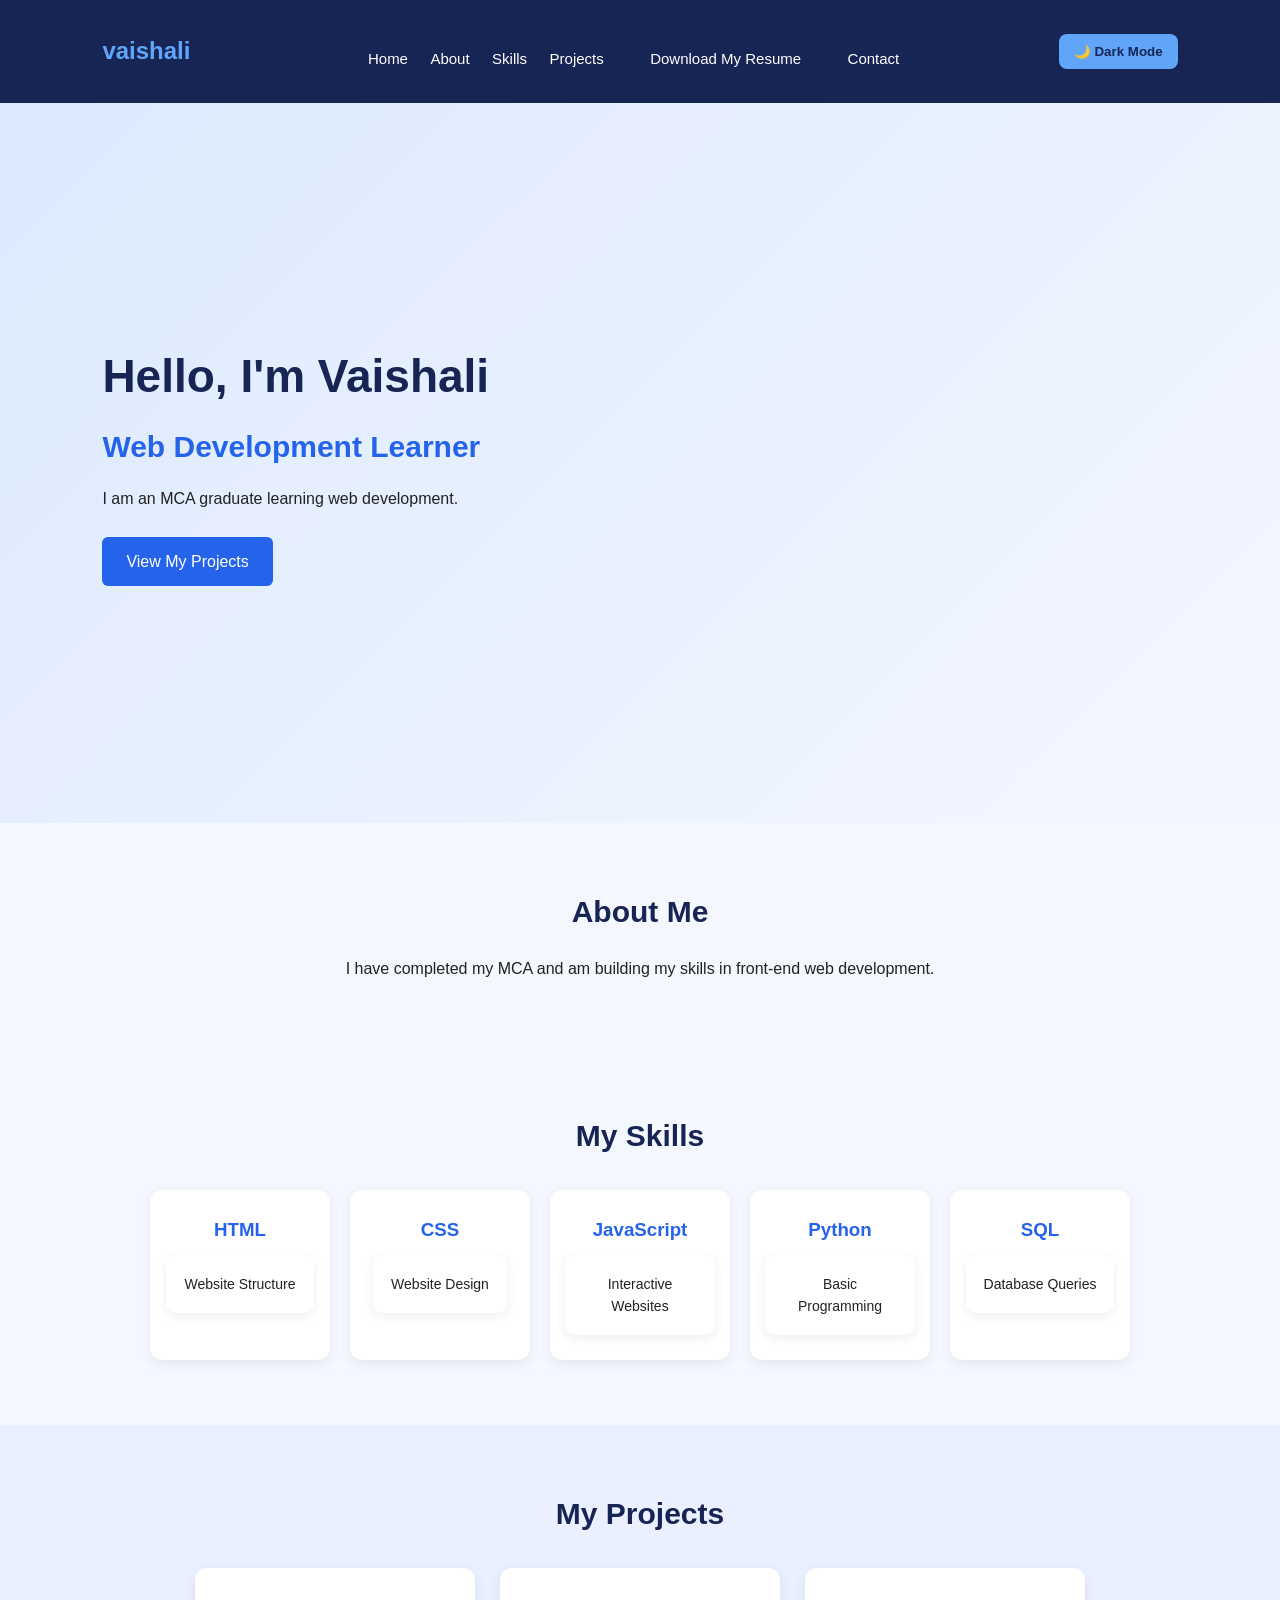
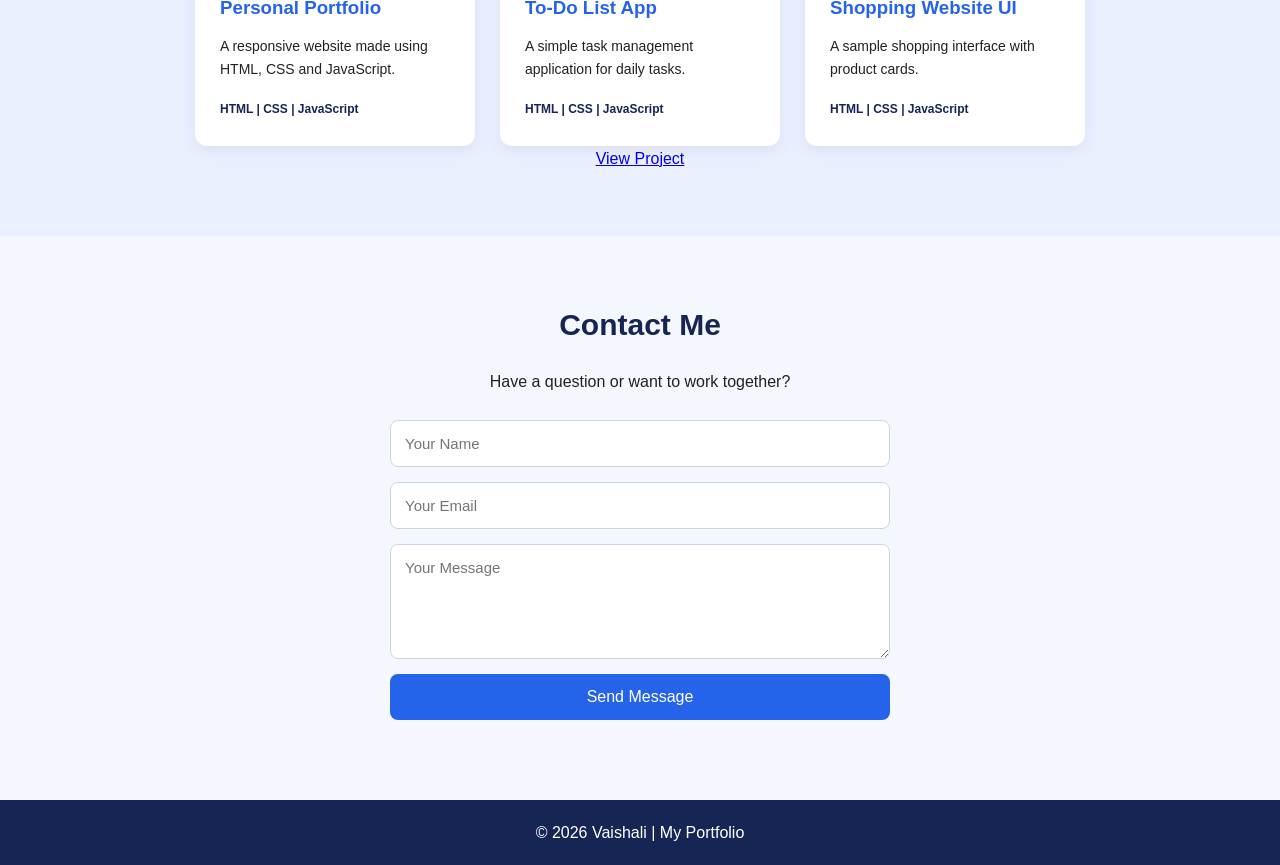
==== index.html @ bdd3cf06 "Fix HTML formatting issues" ====
<!DOCTYPE html>
<html lang="en">
<head>
    <meta charset="UTF-8">
    <meta name="viewport" content="width=device-width, initial-scale=1.0">
    <title>Document</title>
    <link rel="stylesheet" href="style.css">
</head>
<body>
    <header>
        <h2>vaishali</h2>
        <nav>
            <a href="#home">Home</a>
            <a href="#about">About</a>
           <a href="#skills">Skills</a>
           <a href="#projects">Projects</a>
            <a href="resume.pdf" download class="resume-btn">Download My Resume</a>

            <a href="#contact">Contact</a>
        </nav>
        
        <button id="themeToggle">🌙 Dark Mode</button>

    </header>
    <section id="home">
        <h1>Hello, I'm Vaishali</h1>
        <h2>Web Development Learner</h2>
        <p>I am an MCA graduate learning web development.</p>
        <a href="#projects">View My Projects</a>
    </section>

    <section id="about">
        <h2>About Me</h2>
        <p>I have completed my MCA and am building
        my skills in front-end web development.</p>
    </section>

   
<section id="skills">
    <h2>My Skills</h2>

    <div class="skills-container">
        <div class="skill-card">
            <h3>HTML</h3>
            <p>Website Structure</p>
        </div>

        <div class="skill-card">
            <h3>CSS</h3>
            <p>Website Design</p>
        </div>

        <div class="skill-card">
            <h3>JavaScript</h3>
            <p>Interactive Websites</p>
        </div>

        <div class="skill-card">
            <h3>Python</h3>
            <p>Basic Programming</p>
        </div>

        <div class="skill-card">
            <h3>SQL</h3>
            <p>Database Queries</p>
        </div>
    </div>
</section>

   
<section id="projects">
    <h2>My Projects</h2>

    <div class="projects-container">

        <div class="project-card">
            <h3>Personal Portfolio</h3>
            <p>A responsive website made using HTML, CSS and JavaScript.</p>
            <span>HTML | CSS | JavaScript</span>
        </div>

        <div class="project-card">
            <h3>To-Do List App</h3>
            <p>A simple task management application for daily tasks.</p>
            <span>HTML | CSS | JavaScript</span>
        </div>

        <div class="project-card">
            <h3>Shopping Website UI</h3>
            <p>A sample shopping interface with product cards.</p>
            <span>HTML | CSS | JavaScript</span>
        </div>
        
    </div>
    
<a href="./todo.html">View Project</a>
</section>

    
<section id="contact">
    <h2>Contact Me</h2>
    <p>Have a question or want to work together?</p>

    <form id="contactForm">
        <input
            type="text"
            id="name"
            placeholder="Your Name"
            required
        >

        <input
            type="email"
            id="email"
            placeholder="Your Email"
            required
        >

        <textarea
            id="message"
            placeholder="Your Message"
            rows="5"
            required
        ></textarea>

        <button type="submit">Send Message</button>

        <p id="formStatus"></p>
    </form>
</section>


    <footer>
        <p>© 2026 Vaishali | My Portfolio</p>
    </footer>

    <script src="script.js"></script>
</body>
</html>
---- style.css ----
/* Basic settings */
* {
    margin: 0;
    padding: 0;
    box-sizing: border-box;
    scroll-behavior: smooth;
}

body {
    font-family: Arial, sans-serif;
    background-color: #f5f7ff;
    color: #222;
    line-height: 1.6;
}

/* Header and navigation */
header {
    background-color: #172554;
    color: white;
    padding: 20px 8%;
    display: flex;
    justify-content: space-between;
    align-items: center;
    flex-wrap: wrap;
    gap: 15px;
}

header h2 {
    color: #60a5fa;
}

nav a {
    color: white;
    text-decoration: none;
    margin-left: 18px;
    font-size: 15px;
}

nav a:hover {
    color: #60a5fa;
}

/* Home section */
#home {
    min-height: 80vh;
    padding: 100px 8%;
    display: flex;
    flex-direction: column;
    align-items: flex-start;
    justify-content: center;
    background: linear-gradient(135deg, #dbeafe, #f5f7ff);
}

#home h1 {
    font-size: 46px;
    color: #172554;
    margin-bottom: 10px;
}

#home h2 {
    color: #2563eb;
    margin-bottom: 15px;
}

#home p {
    margin-bottom: 25px;
}

/* Home button */
#home a {
    display: inline-block;
    background-color: #2563eb;
    color: white;
    padding: 12px 24px;
    border-radius: 6px;
    text-decoration: none;
}

#home a:hover {
    background-color: #172554;
}

/* General sections */
section:not(#home) {
    padding: 65px 8%;
    text-align: center;
}

section h2 {
    color: #172554;
    margin-bottom: 20px;
    font-size: 30px;
}

/* Skills */
#skills p {
    display: inline-block;
    background-color: white;
    padding: 18px;
    border-radius: 10px;
    box-shadow: 0 3px 12px #00000012;
}

/* Projects */
#projects {
    background-color: #eaf0ff;
}

/* Footer */
footer {
    background-color: #172554;
    color: white;
    text-align: center;
    padding: 20px;
}

/* Mobile responsive design */
@media (max-width: 600px) {
    header {
        flex-direction: column;
    }

    nav {
        display: flex;
        flex-wrap: wrap;
        justify-content: center;
        gap: 12px;
    }

    nav a {
        margin-left: 0;
    }

    #home {
        padding: 70px 6%;
    }

    #home h1 {
        font-size: 34px;
    }

    section:not(#home) {
        padding: 45px 6%;
    }
}

/* Skills cards */
.skills-container {
    display: flex;
    flex-wrap: wrap;
    justify-content: center;
    gap: 20px;
    margin-top: 30px;
}

.skill-card {
    background-color: white;
    width: 180px;
    padding: 25px 15px;
    border-radius: 12px;
    box-shadow: 0 4px 12px #00000012;
    transition: transform 0.3s, box-shadow 0.3s;
}

.skill-card h3 {
    color: #2563eb;
    margin-bottom: 10px;
}

.skill-card:hover {
    transform: translateY(-8px);
    box-shadow: 0 8px 20px #00000020;
}

.skill-card p {
    font-size: 14px;
}

/* Projects section */
.projects-container {
    display: flex;
    flex-wrap: wrap;
    justify-content: center;
    gap: 25px;
    margin-top: 30px;
}

.project-card {
    background: white;
    width: 280px;
    padding: 25px;
    border-radius: 12px;
    box-shadow: 0 4px 15px #00000012;
    text-align: left;
    transition: transform 0.3s;
}

.project-card:hover {
    transform: translateY(-8px);
}

.project-card h3 {
    color: #2563eb;
    margin-bottom: 12px;
}

.project-card p {
    margin-bottom: 15px;
    font-size: 14px;
}

.project-card span {
    color: #172554;
    font-size: 12px;
    font-weight: bold;
}

/* Contact form */
#contactForm {
    max-width: 500px;
    margin: 25px auto 0;
    display: flex;
    flex-direction: column;
    gap: 15px;
}

#contactForm input,
#contactForm textarea {
    width: 100%;
    padding: 14px;
    border: 1px solid #cbd5e1;
    border-radius: 8px;
    font-family: Arial, sans-serif;
    font-size: 15px;
}

#contactForm input:focus,
#contactForm textarea:focus {
    outline: 2px solid #60a5fa;
    border-color: #2563eb;
}

#contactForm button {
    background-color: #2563eb;
    color: white;
    border: none;
    padding: 14px;
    border-radius: 8px;
    cursor: pointer;
    font-size: 16px;
}

#contactForm button:hover {
    background-color: #172554;
}

#formStatus {
    font-weight: bold;
    color: #166534;
}

/* Theme toggle button */
#themeToggle {
    background-color: #60a5fa;
    color: #172554;
    border: none;
    padding: 10px 15px;
    border-radius: 8px;
    cursor: pointer;
    font-weight: bold;
}

/* Dark theme */
body.dark-mode {
    background-color: #111827;
    color: #f9fafb;
}

body.dark-mode header,
body.dark-mode footer {
    background-color: #030712;
}

body.dark-mode #home {
    background: linear-gradient(135deg, #1e293b, #111827);
}

body.dark-mode section:not(#home),
body.dark-mode #projects {
    background-color: #1f2937;
    color: #f9fafb;
}

body.dark-mode section h2 {
    color: #93c5fd;
}

body.dark-mode .skill-card,
body.dark-mode .project-card {
    background-color: #374151;
    color: #f9fafb;
}

body.dark-mode .skill-card h3,
body.dark-mode .project-card h3 {
    color: #93c5fd;
}

body.dark-mode #contactForm input,
body.dark-mode #contactForm textarea {
    background-color: #374151;
    color: white;
    border-color: #6b7280;
}

body.dark-mode #contactForm input::placeholder,
body.dark-mode #contactForm textarea::placeholder {
    color: #d1d5db;
}

.resume-btn {
    display: inline-block;
    margin-top: 15px;
    padding: 12px 24px;
    background-color: #172554;
    color: white;
    text-decoration: none;
    border-radius: 6px;
    transition: 0.3s;
}

.resume-btn:hover {
    background-color: #1d4ed8;
    transform: translateY(-3px);
}

.project-link {
    display: inline-block;
    margin-top: 15px;
    padding: 10px 18px;
    background-color: #2563eb;
    color: white;
    text-decoration: none;
    border-radius: 6px;
    font-size: 14px;
    transition: 0.3s;
}

.project-link:hover {
    background-color: #172554;
    transform: translateY(-2px);
}

body.dark-mode .project-link {
    background-color: #60a5fa;
    color: #172554;
}
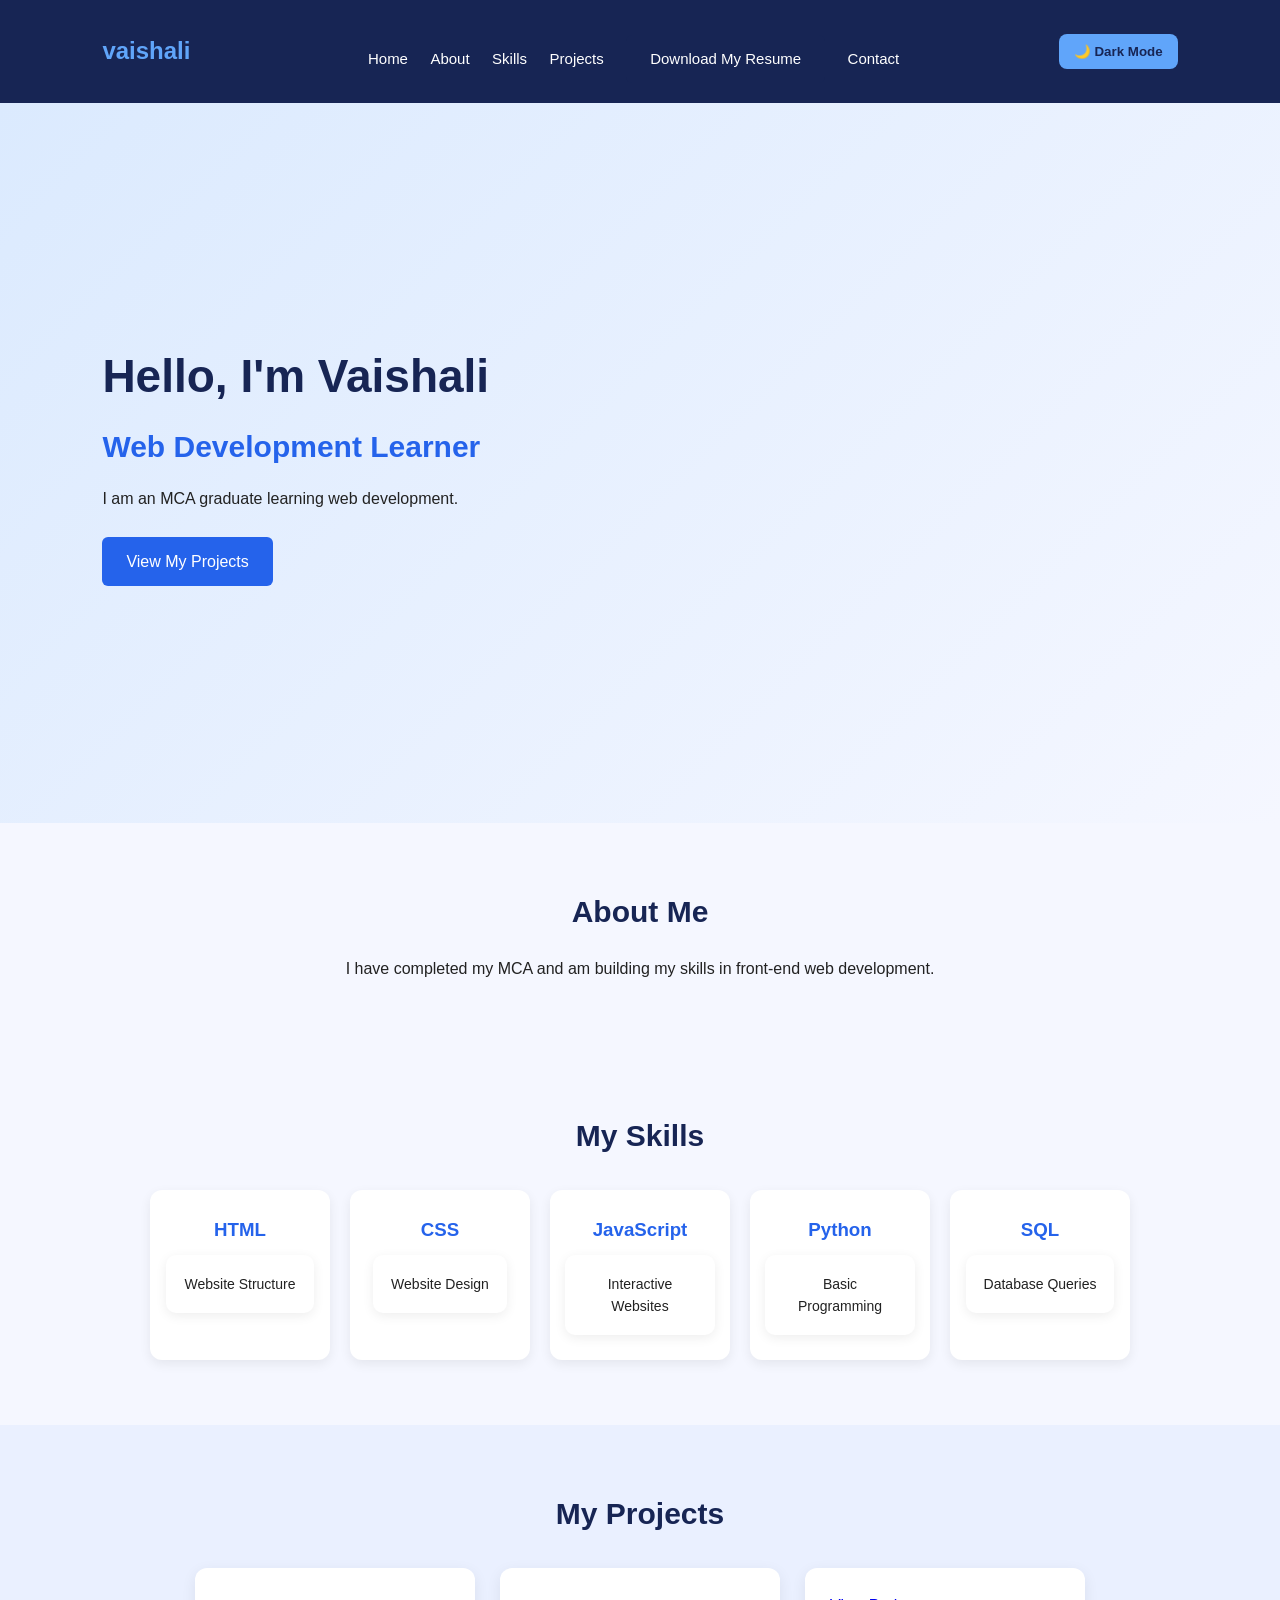
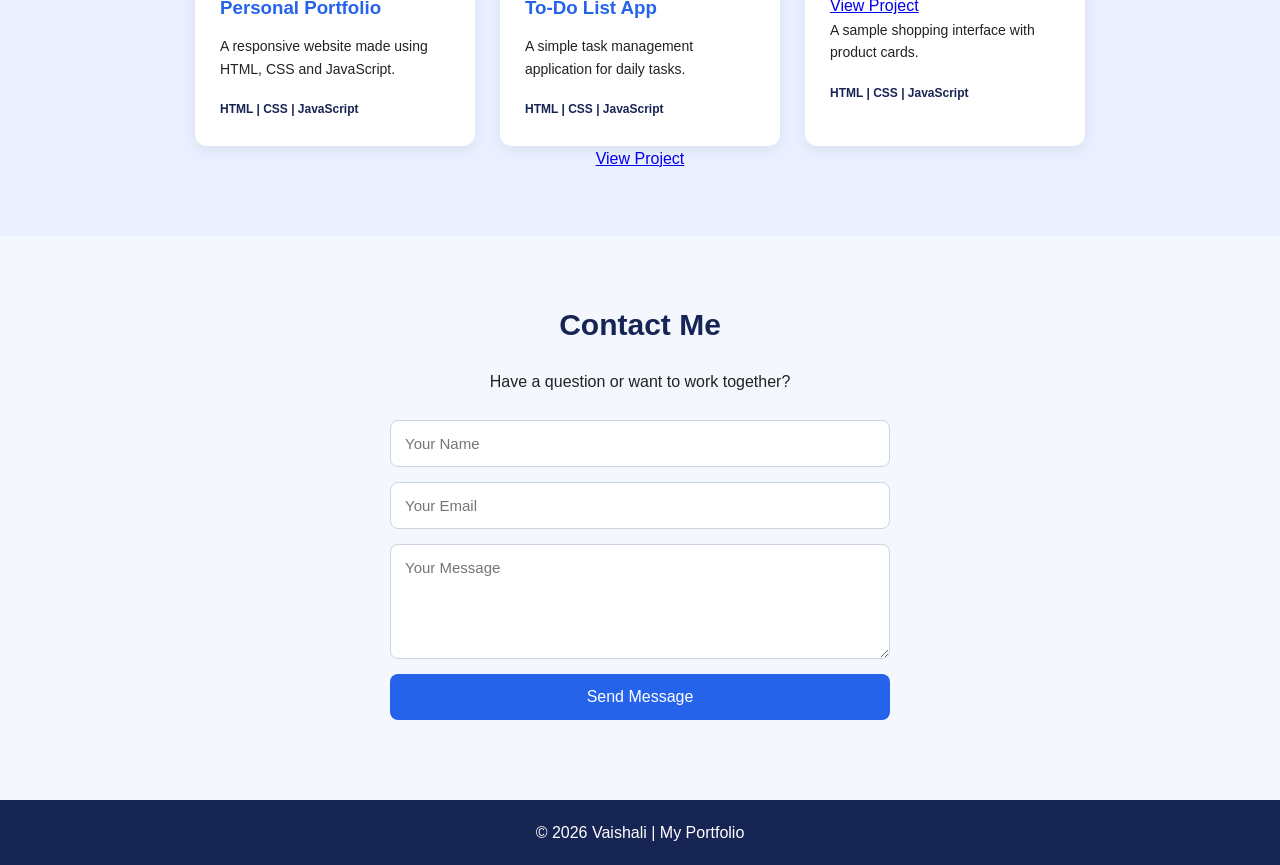
==== commit b1ccac74: "Fix HTML formatting and structure" ====
--- a/index.html
+++ b/index.html
@@ -86,7 +86,7 @@
         </div>
 
         <div class="project-card">
-            <h3>Shopping Website UI</h3>
+            <a href="./shopping.html">View Project</a>
             <p>A sample shopping interface with product cards.</p>
             <span>HTML | CSS | JavaScript</span>
         </div>
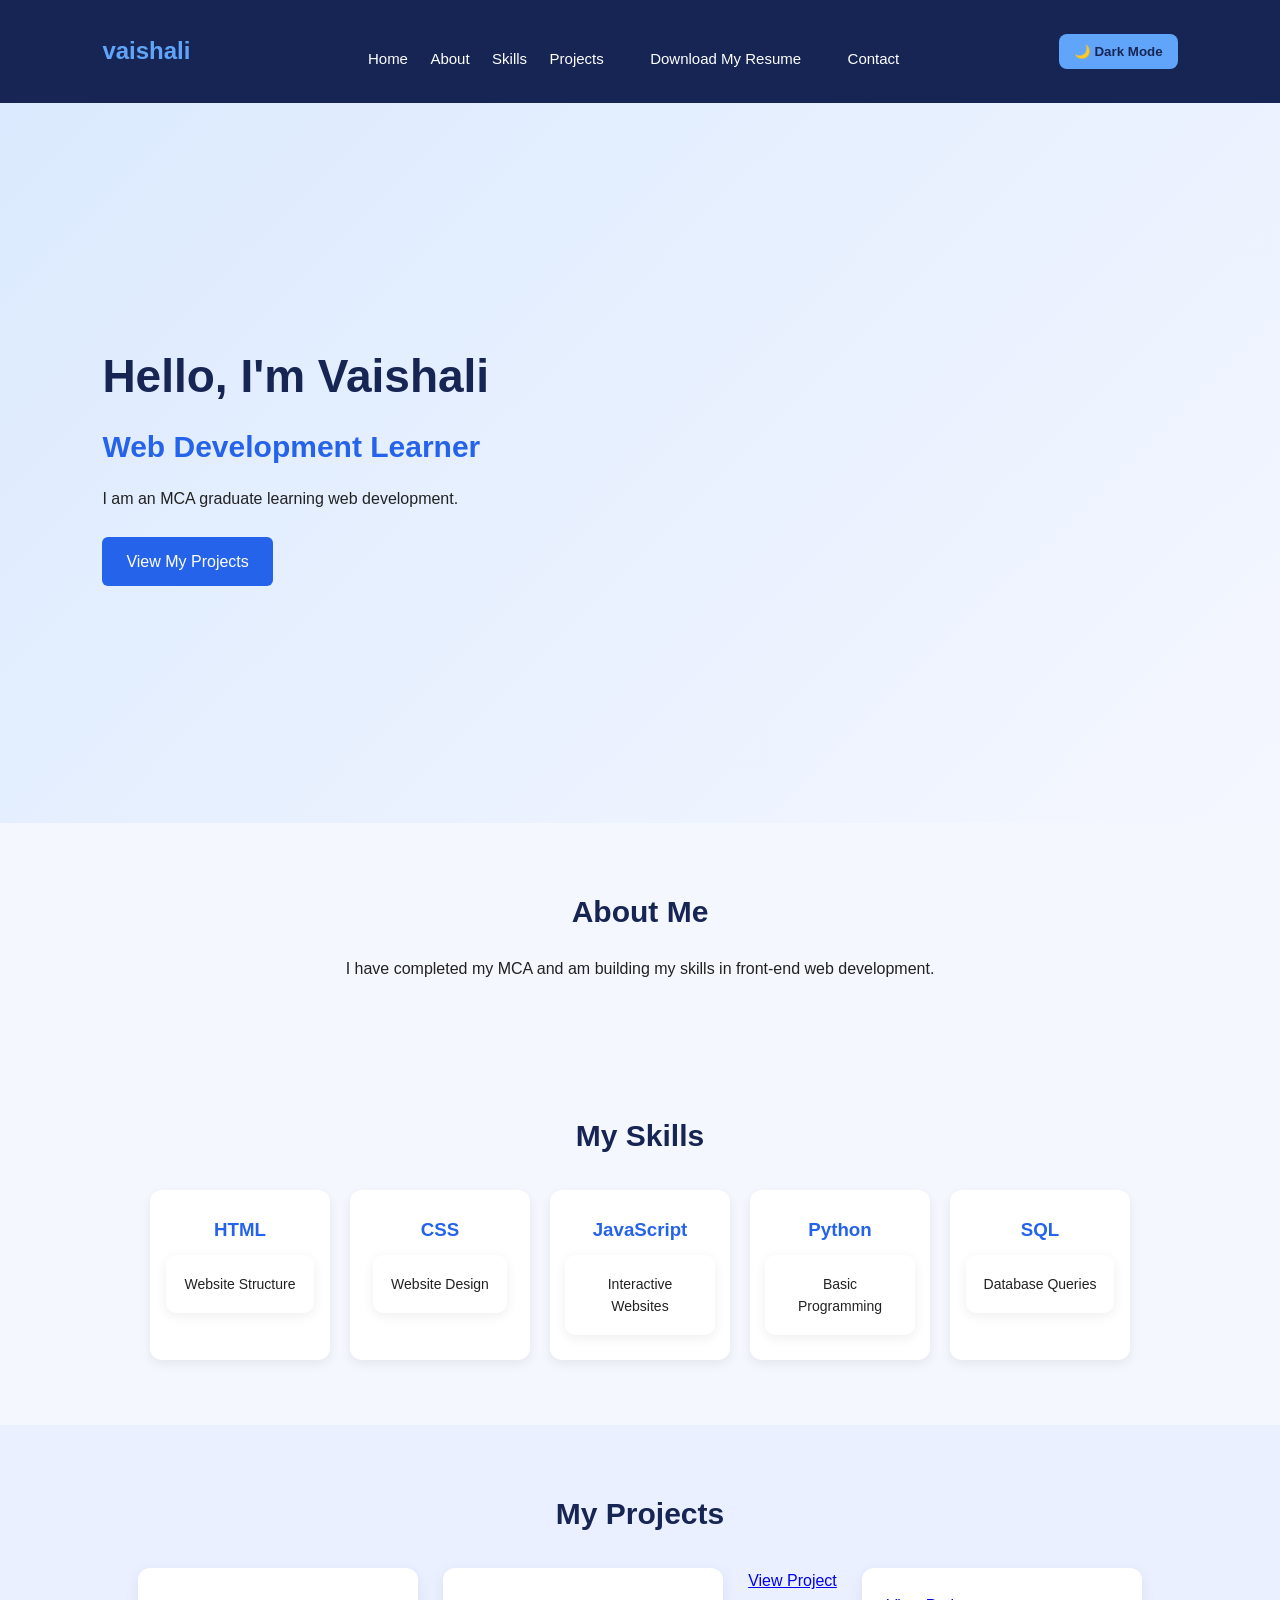
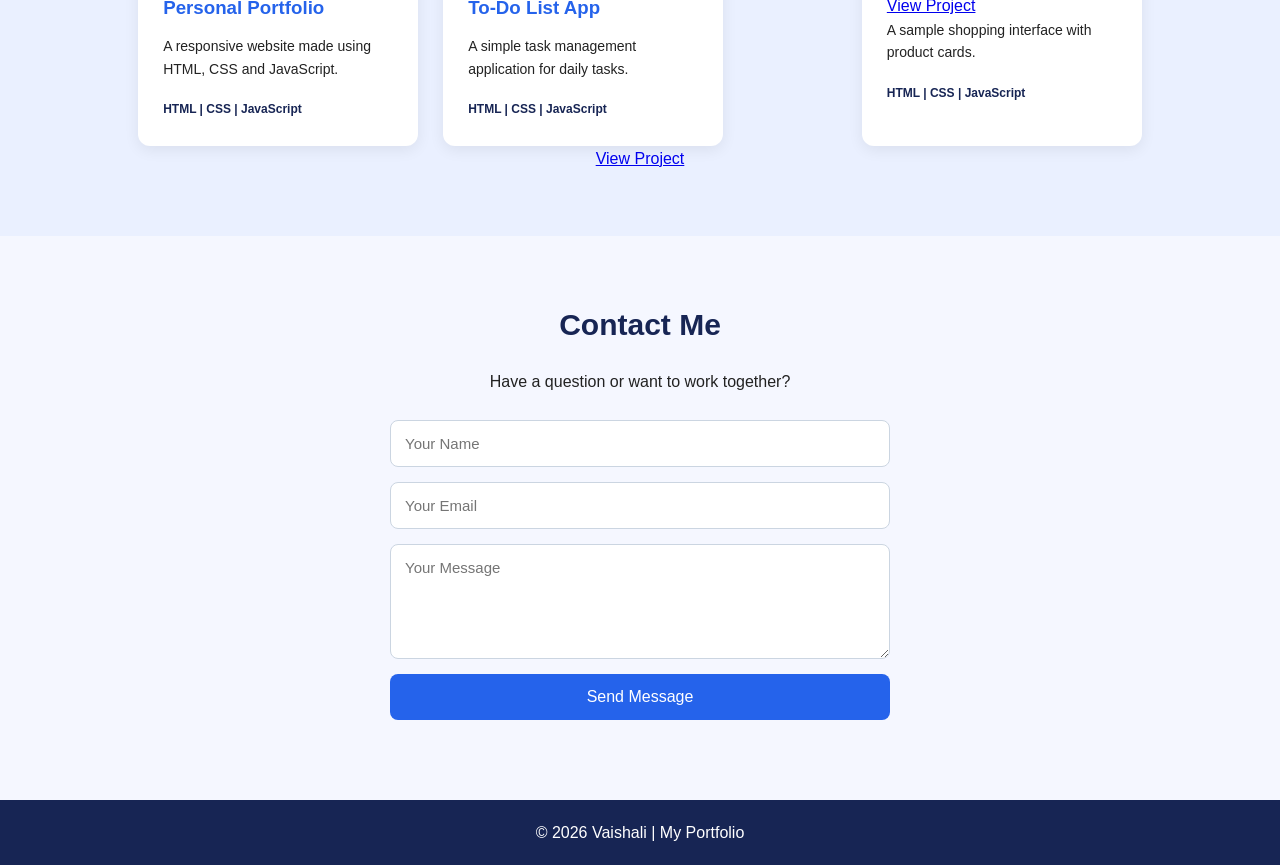
==== commit 8e0d15db: "Fix HTML formatting and structure" ====
--- a/index.html
+++ b/index.html
@@ -84,6 +84,7 @@
             <p>A simple task management application for daily tasks.</p>
             <span>HTML | CSS | JavaScript</span>
         </div>
+        <a href="./todo.html">View Project</a>
 
         <div class="project-card">
             <a href="./shopping.html">View Project</a>
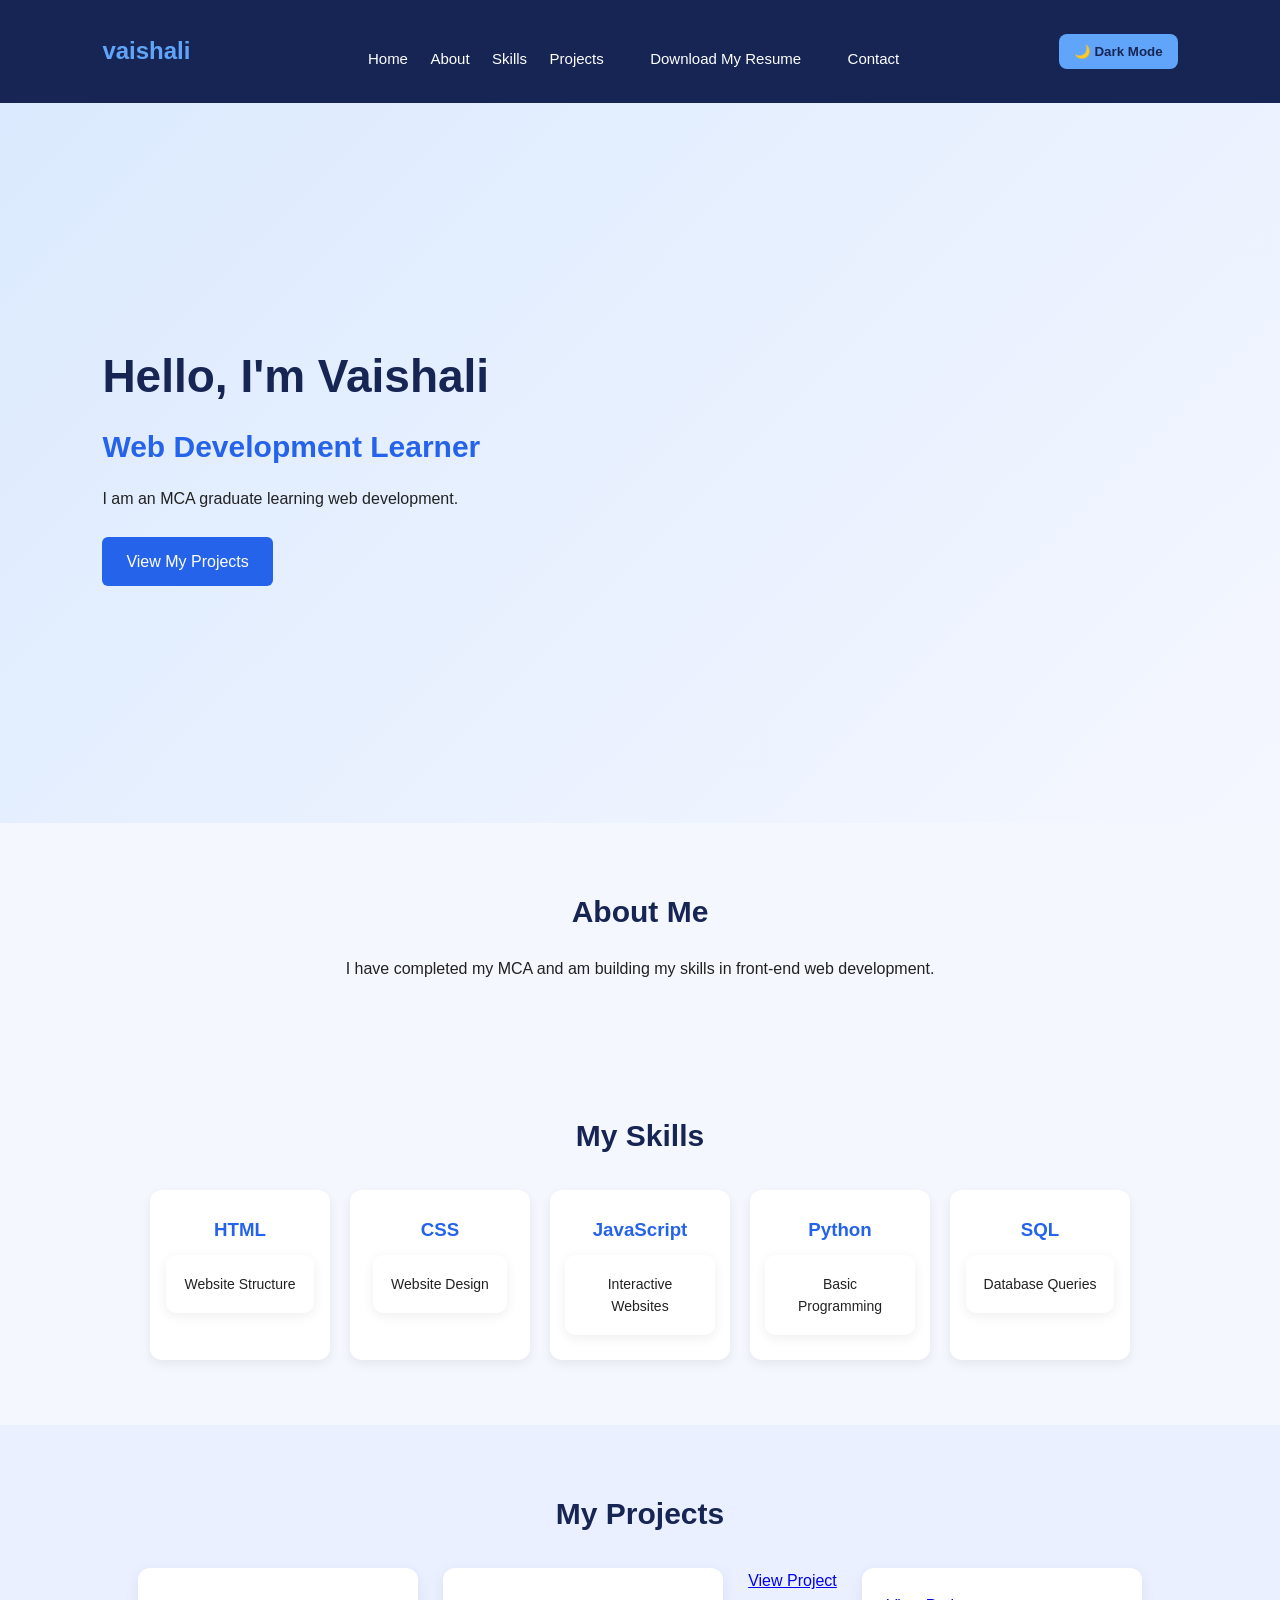
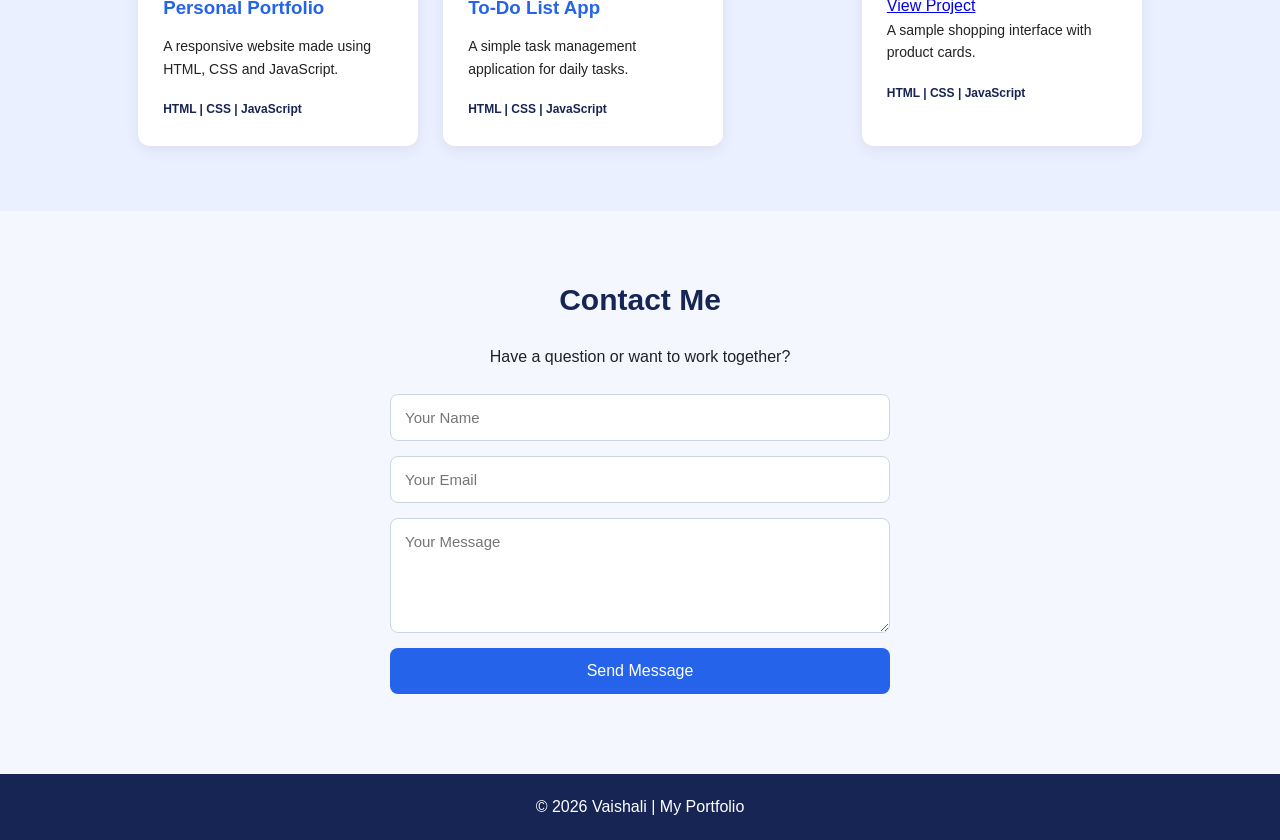
==== commit 8e4f2705: "Fix HTML formatting and structure" ====
--- a/index.html
+++ b/index.html
@@ -93,11 +93,7 @@
         </div>
         
     </div>
-    
-<a href="./todo.html">View Project</a>
 </section>
-
-    
 <section id="contact">
     <h2>Contact Me</h2>
     <p>Have a question or want to work together?</p>
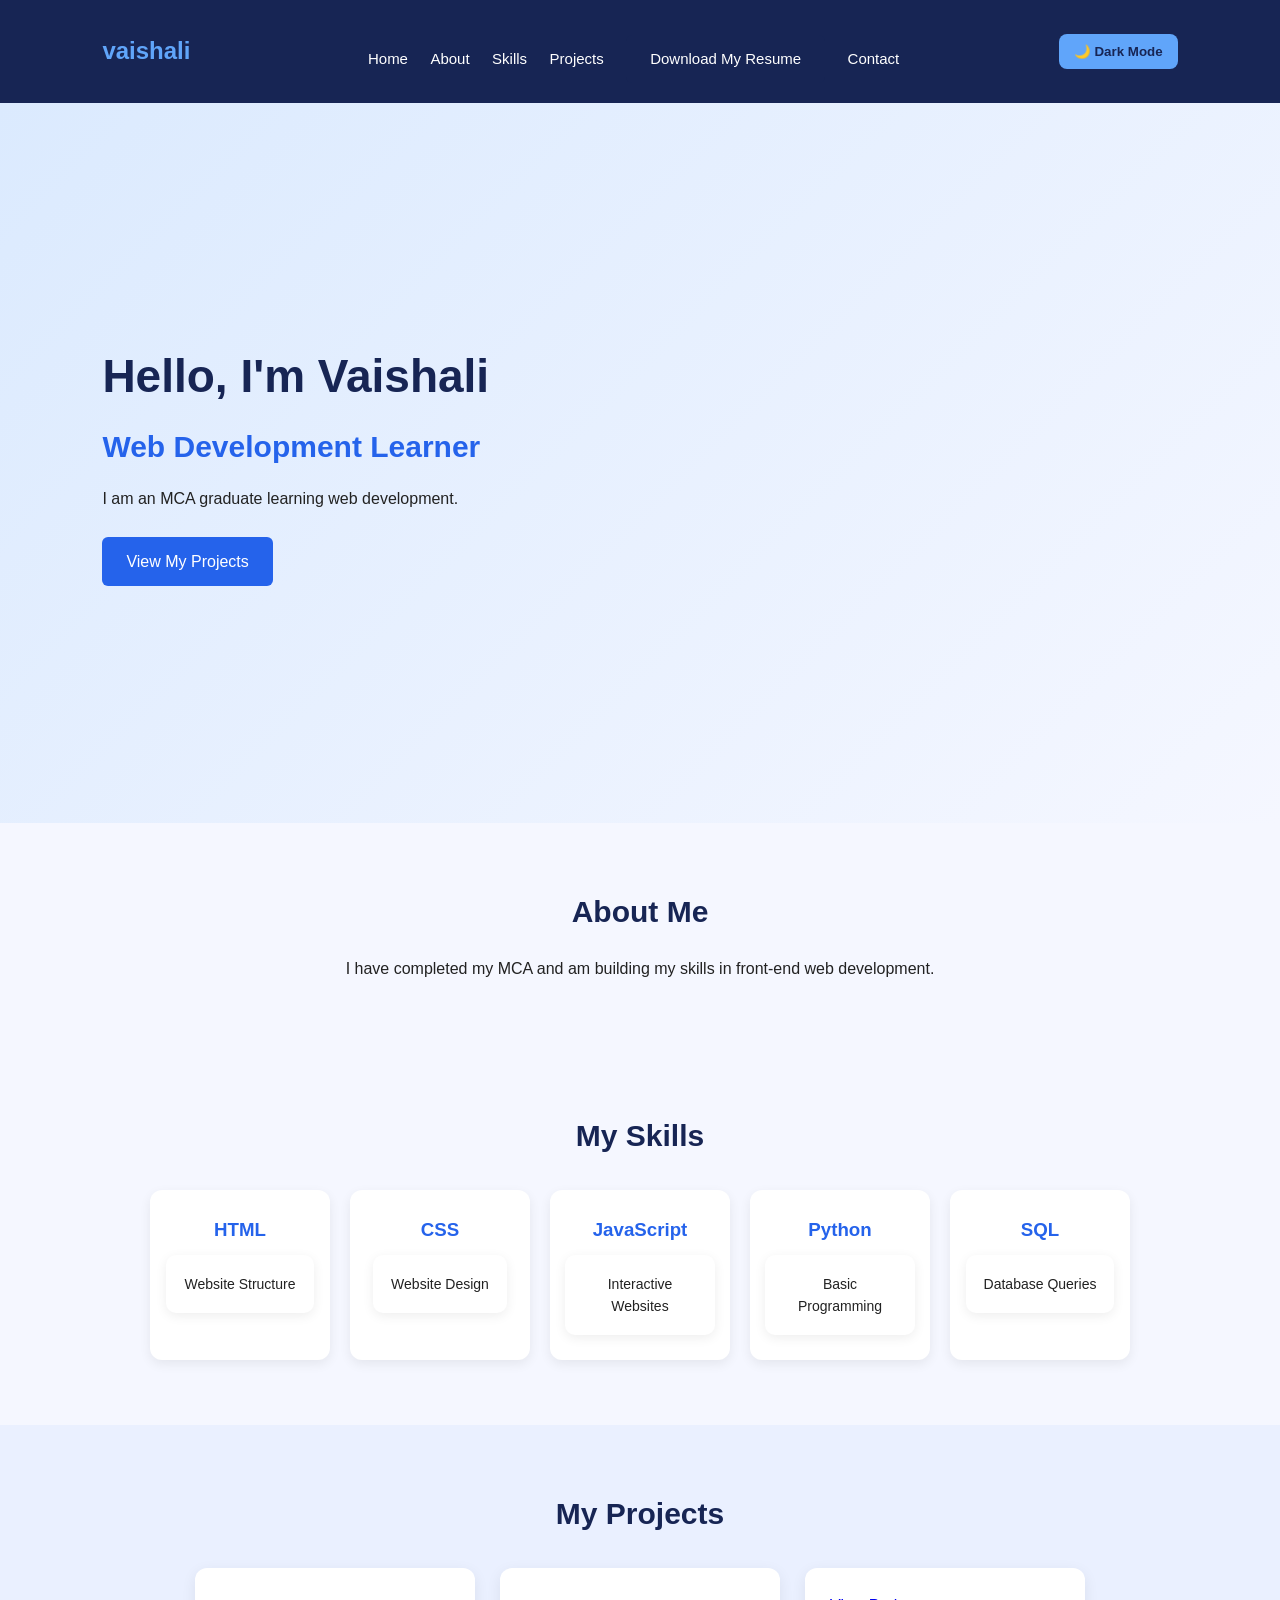
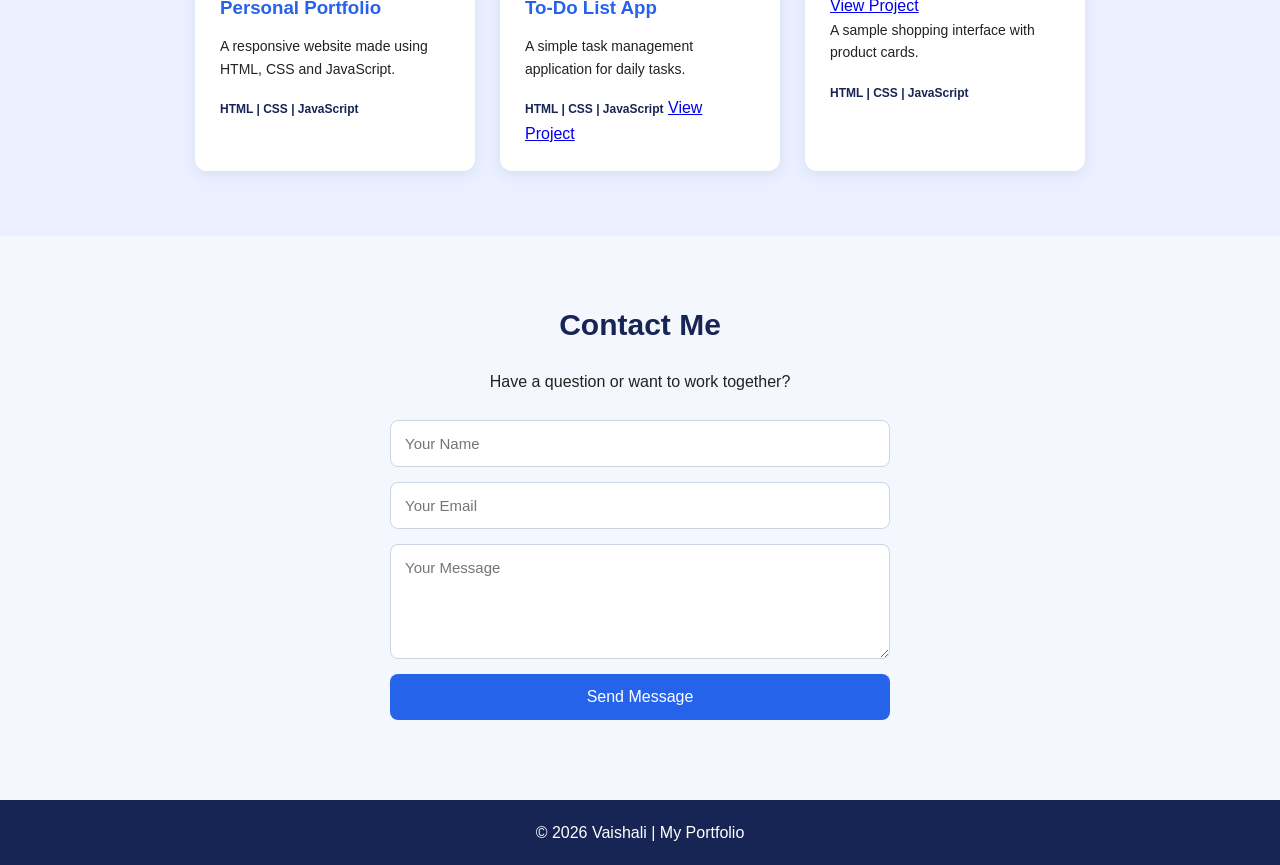
==== commit 34ea3d34: "Fix HTML formatting and structure" ====
--- a/index.html
+++ b/index.html
@@ -83,9 +83,9 @@
             <h3>To-Do List App</h3>
             <p>A simple task management application for daily tasks.</p>
             <span>HTML | CSS | JavaScript</span>
+             <a href="./todo.html">View Project</a>
         </div>
-        <a href="./todo.html">View Project</a>
-
+       
         <div class="project-card">
             <a href="./shopping.html">View Project</a>
             <p>A sample shopping interface with product cards.</p>
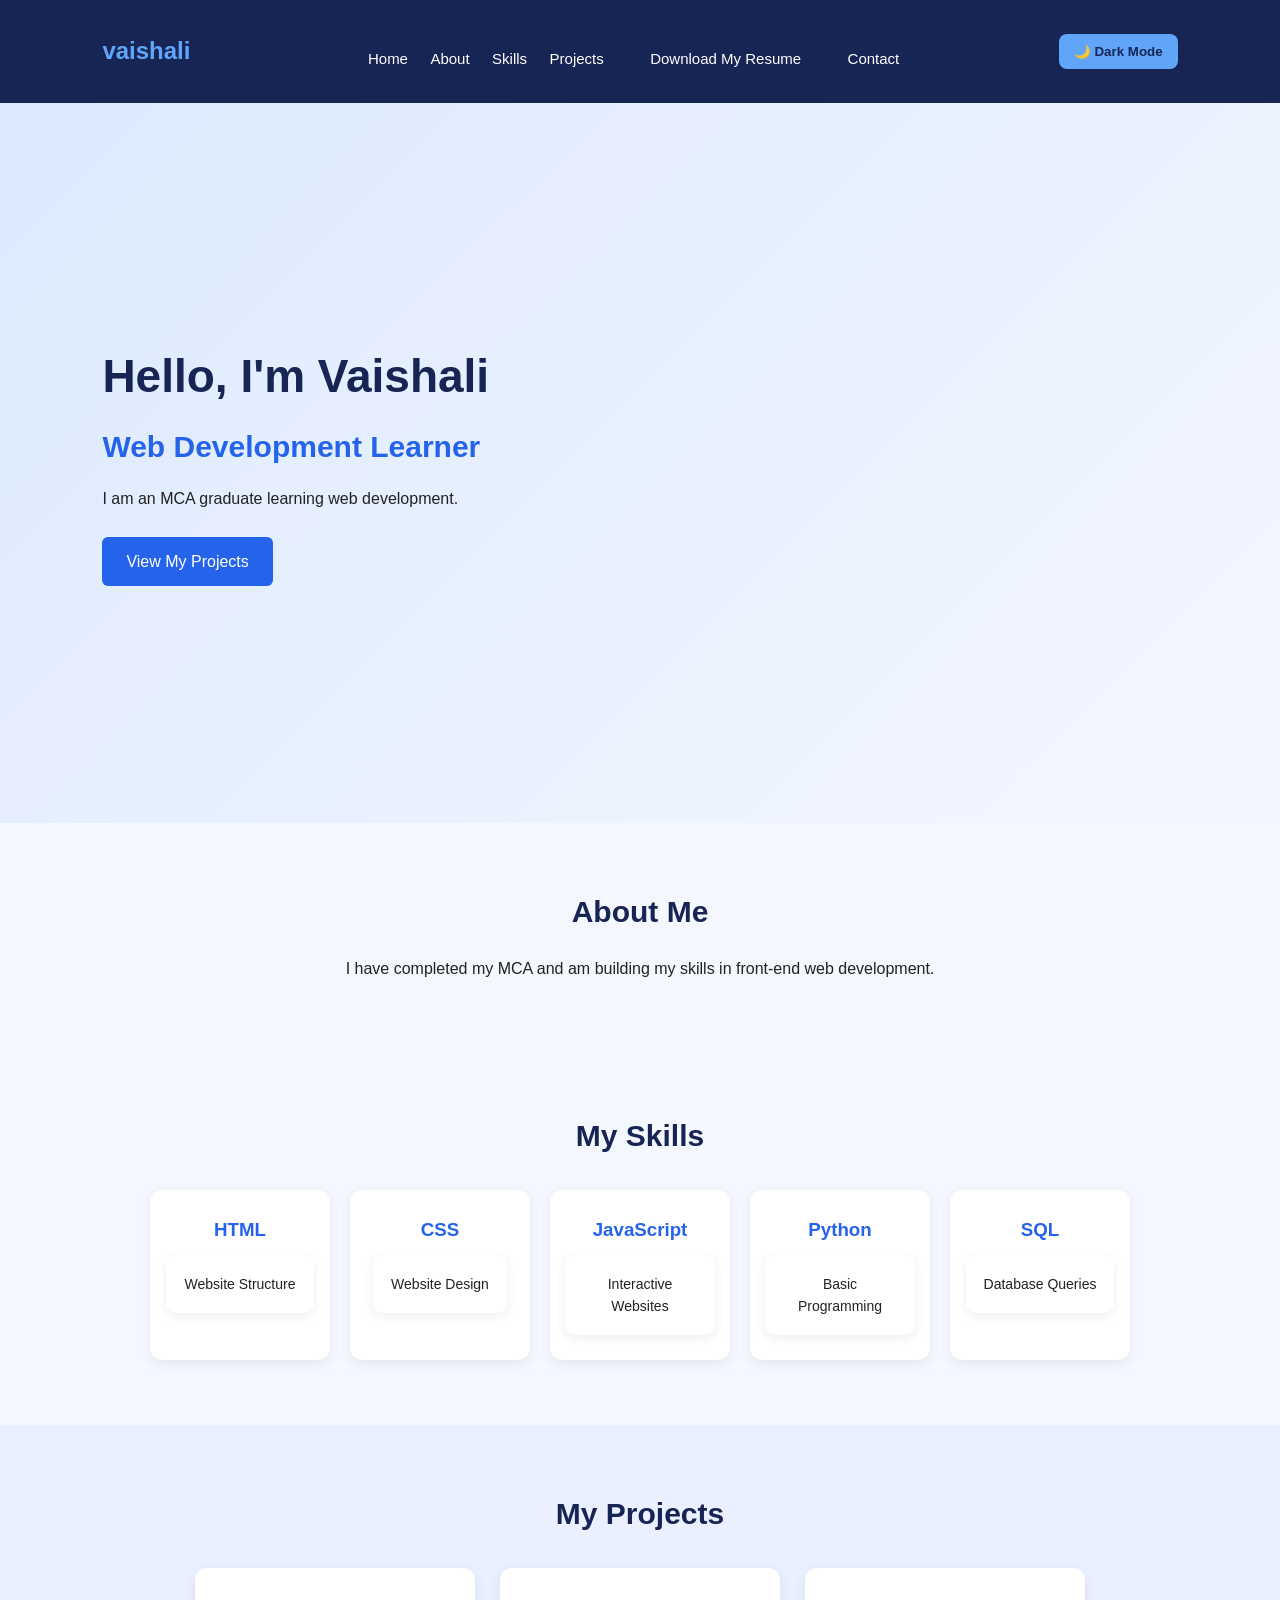
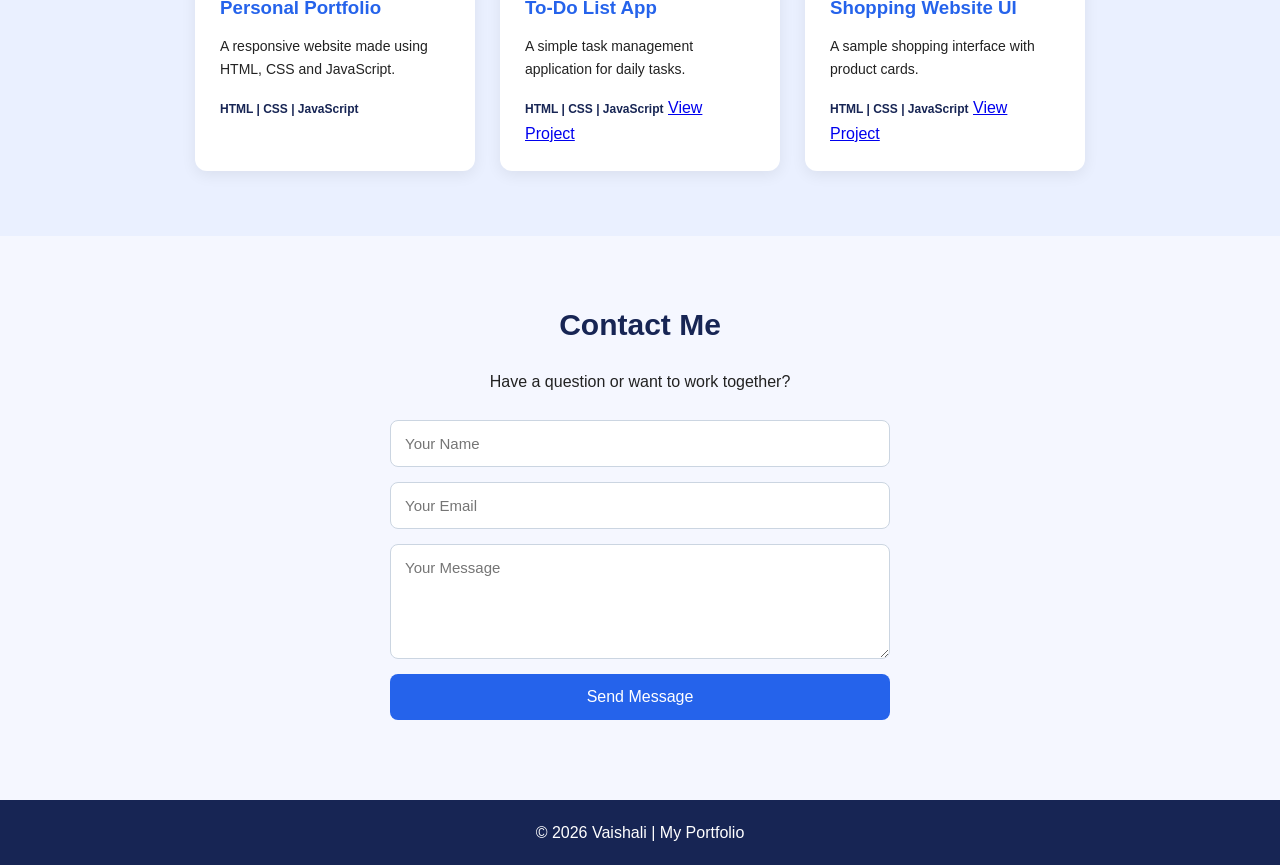
==== commit ca329ab9: "Fix project card description for shopping website Updated project card for shopping website UI." ====
--- a/index.html
+++ b/index.html
@@ -83,13 +83,15 @@
             <h3>To-Do List App</h3>
             <p>A simple task management application for daily tasks.</p>
             <span>HTML | CSS | JavaScript</span>
-             <a href="./todo.html">View Project</a>
+            <a href="./todo.html">View Project</a>
+           
         </div>
        
         <div class="project-card">
-            <a href="./shopping.html">View Project</a>
+             <h3>Shopping Website UI</h3>
             <p>A sample shopping interface with product cards.</p>
             <span>HTML | CSS | JavaScript</span>
+            <a href="./shopping.html">View Project</a>
         </div>
         
     </div>
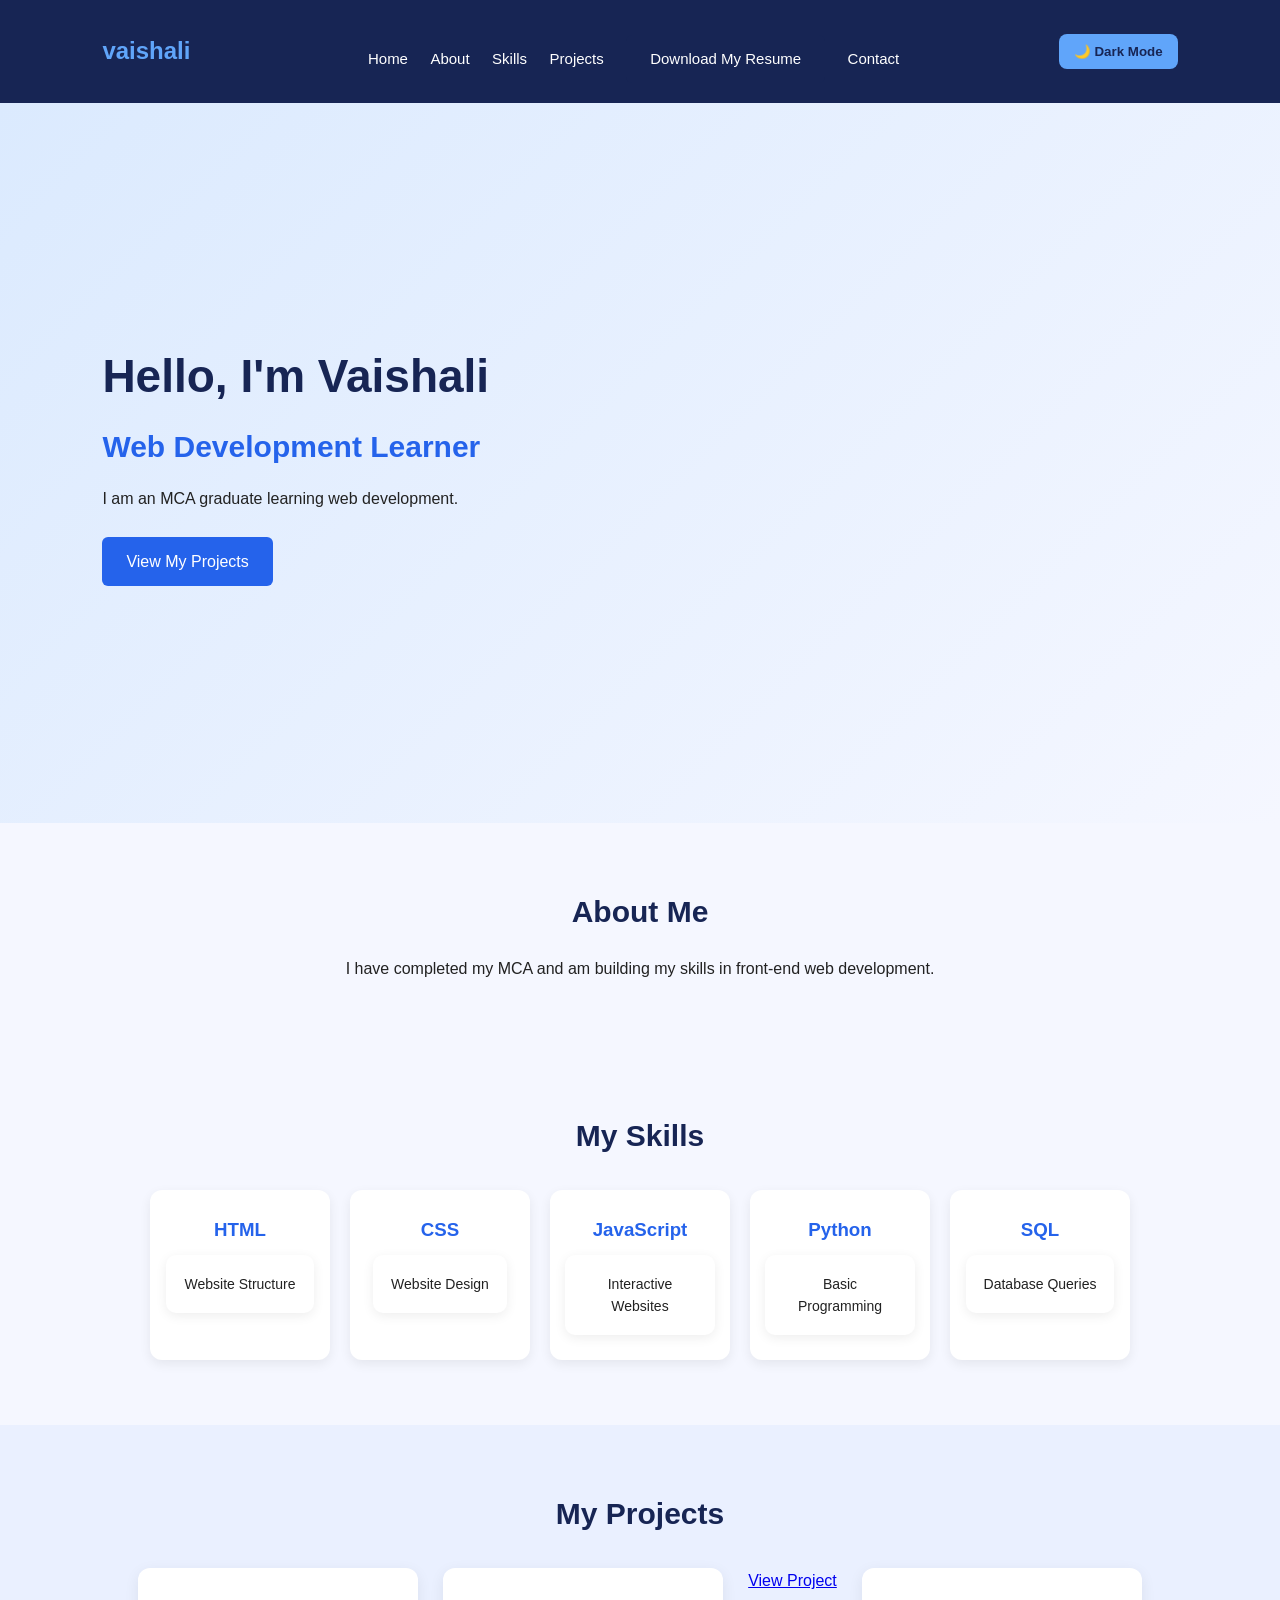
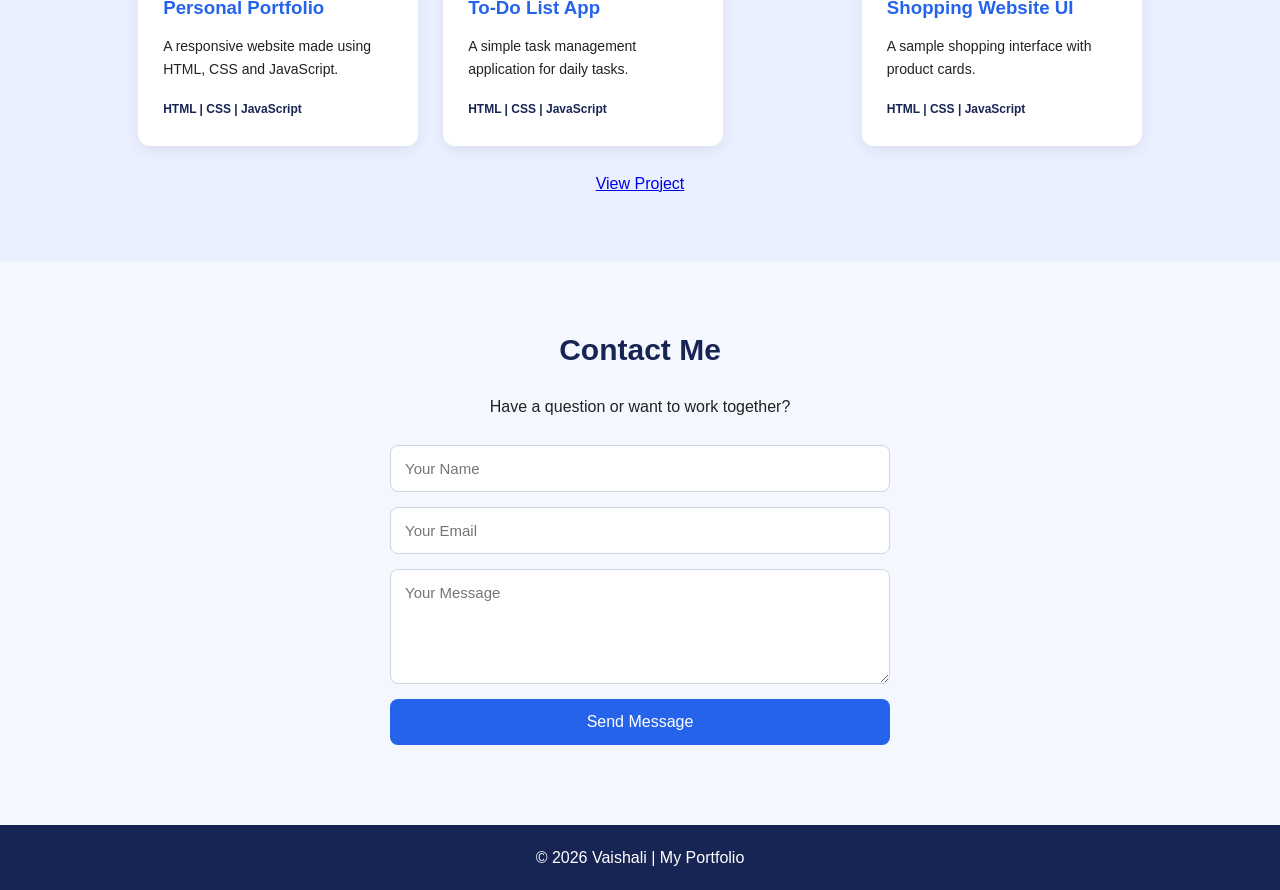
==== commit 79309217: "Fix HTML formatting and structure" ====
--- a/index.html
+++ b/index.html
@@ -83,16 +83,15 @@
             <h3>To-Do List App</h3>
             <p>A simple task management application for daily tasks.</p>
             <span>HTML | CSS | JavaScript</span>
-            <a href="./todo.html">View Project</a>
-           
         </div>
+        <a href="./todo.html">View Project</a>
        
         <div class="project-card">
-             <h3>Shopping Website UI</h3>
+            <h3>Shopping Website UI</h3>
             <p>A sample shopping interface with product cards.</p>
             <span>HTML | CSS | JavaScript</span>
-            <a href="./shopping.html">View Project</a>
         </div>
+        <a href="./shopping.html">View Project</a>
         
     </div>
 </section>
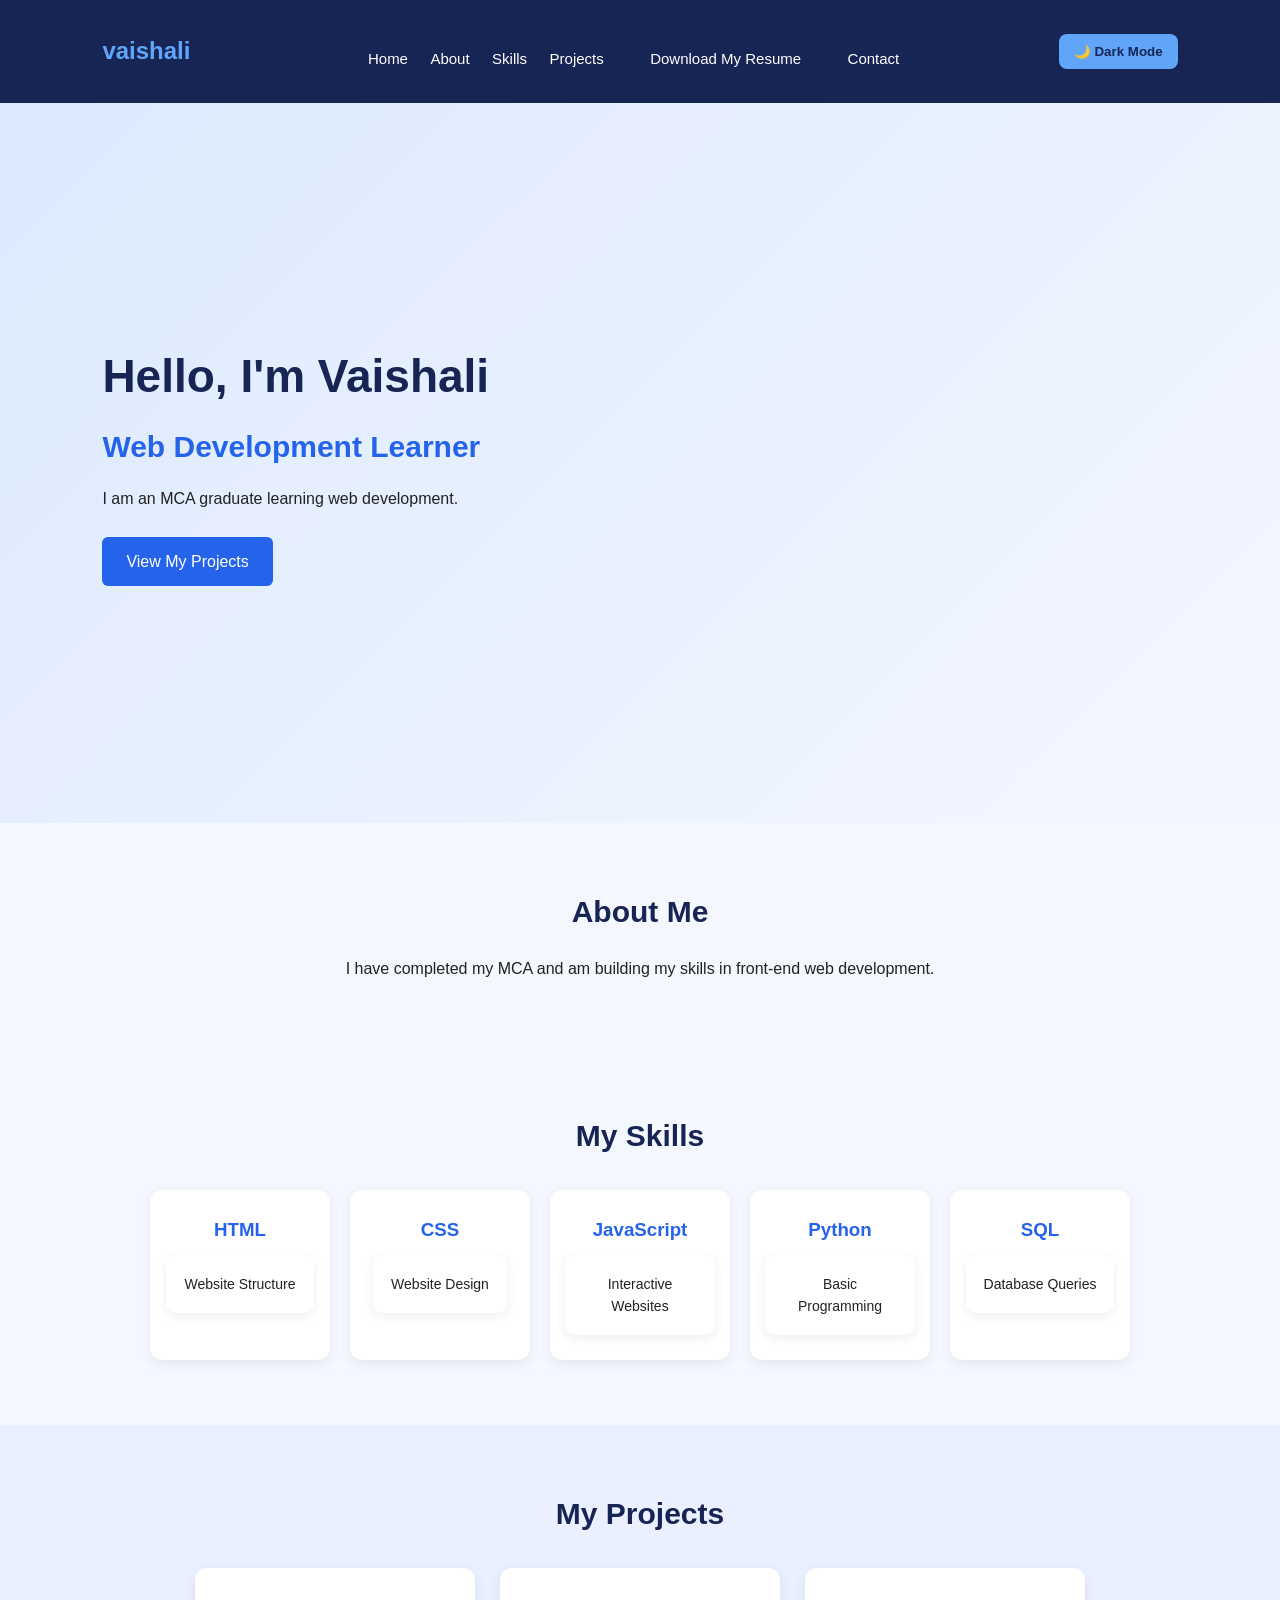
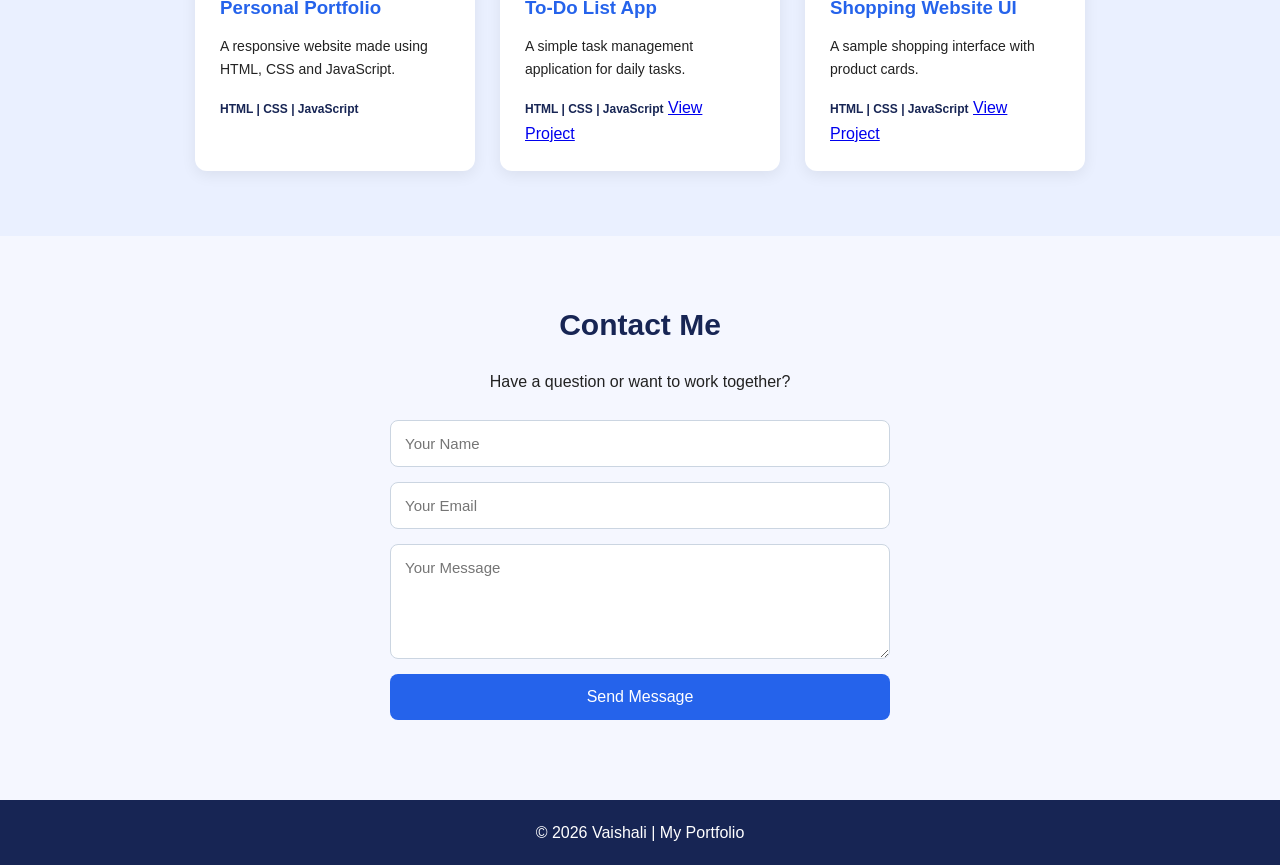
==== commit 21cc3656: "Fix HTML formatting issues in index.html" ====
--- a/index.html
+++ b/index.html
@@ -79,21 +79,22 @@
             <span>HTML | CSS | JavaScript</span>
         </div>
 
-        <div class="project-card">
-            <h3>To-Do List App</h3>
-            <p>A simple task management application for daily tasks.</p>
-            <span>HTML | CSS | JavaScript</span>
-        </div>
-        <a href="./todo.html">View Project</a>
        
-        <div class="project-card">
-            <h3>Shopping Website UI</h3>
-            <p>A sample shopping interface with product cards.</p>
-            <span>HTML | CSS | JavaScript</span>
-        </div>
+       <div class="project-card">
+         <h3>To-Do List App</h3>
+         <p>A simple task management application for daily tasks.</p>
+         <span>HTML | CSS | JavaScript</span>
+         <a href="./todo.html">View Project</a>
+       </div>
+
+      <div class="project-card">
+        <h3>Shopping Website UI</h3>
+        <p>A sample shopping interface with product cards.</p>
+        <span>HTML | CSS | JavaScript</span>
         <a href="./shopping.html">View Project</a>
-        
-    </div>
+      </div>
+
+ </div>
 </section>
 <section id="contact">
     <h2>Contact Me</h2>
